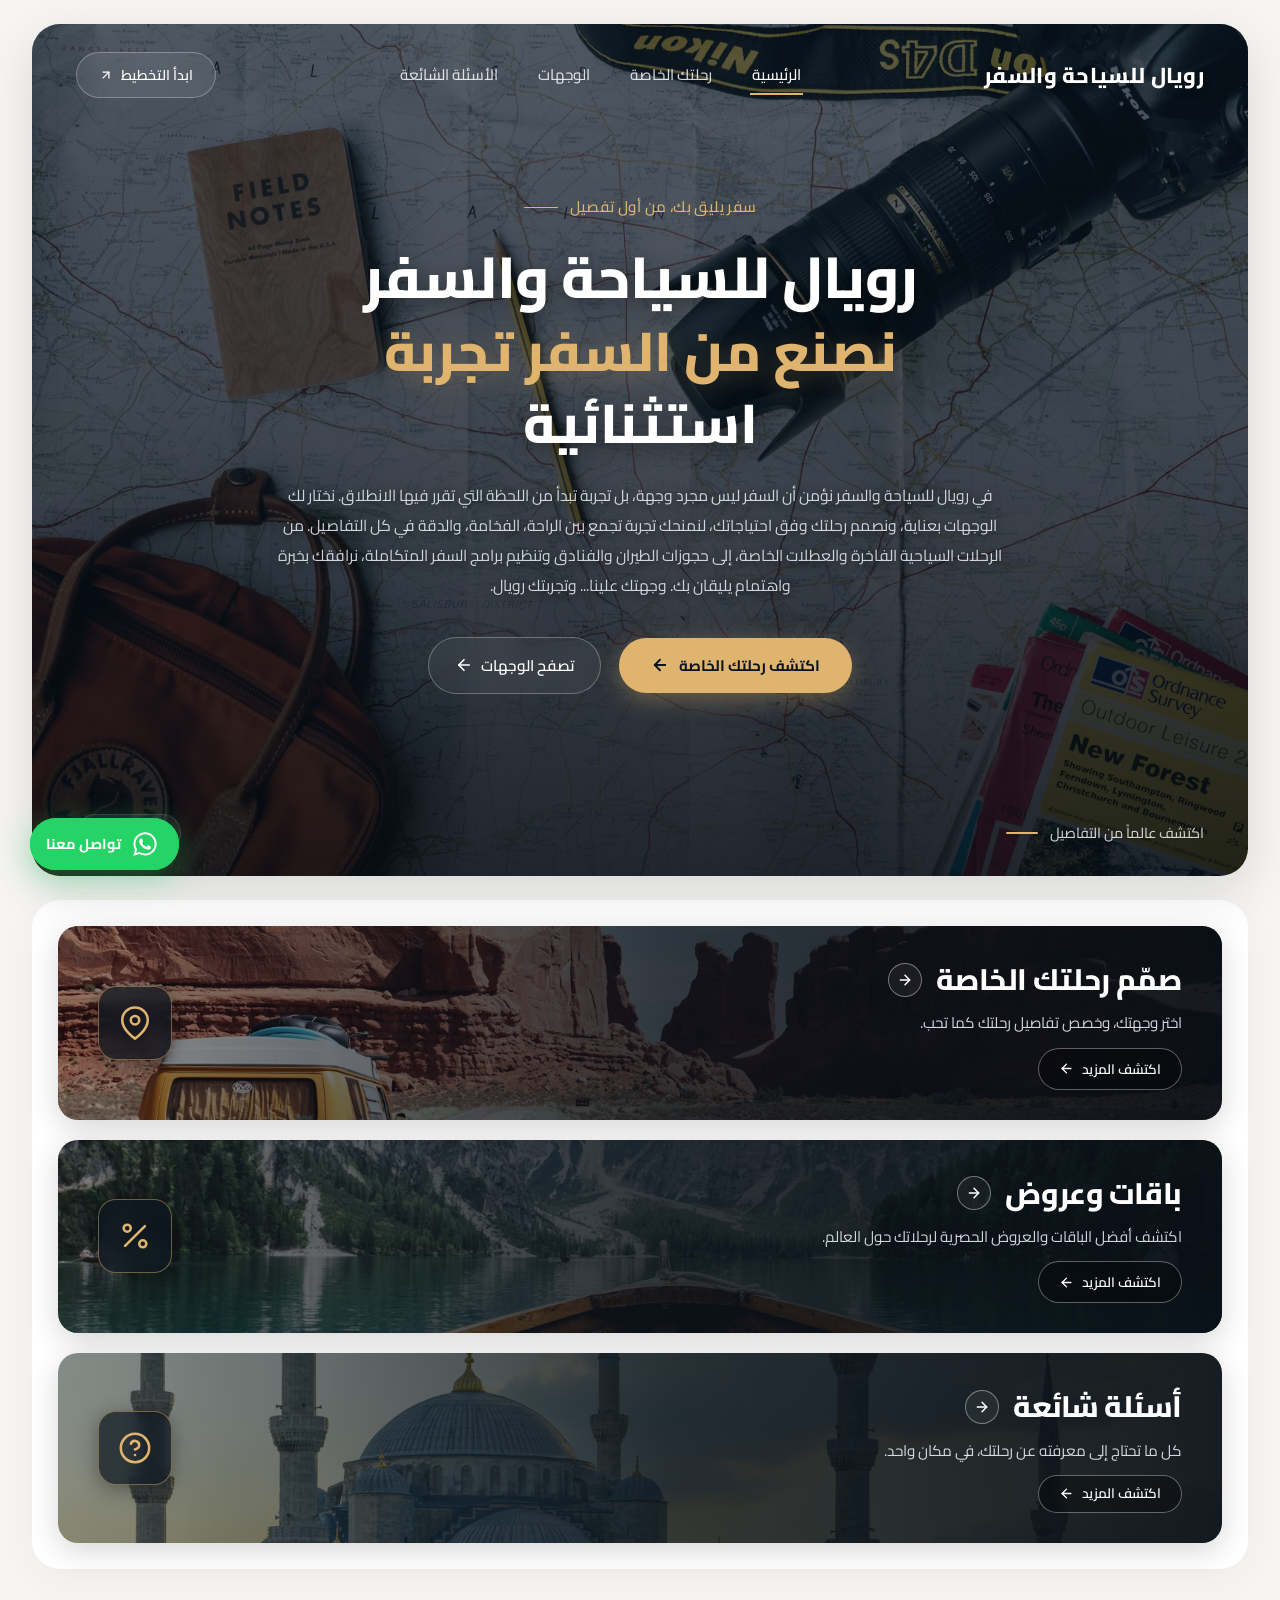
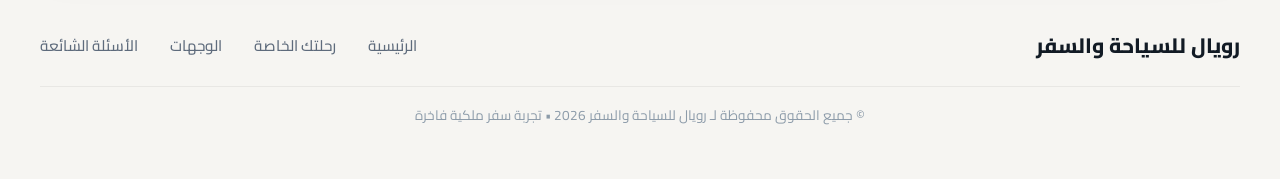
==== index.html @ 20d465ca "Initial commit" ====
<!DOCTYPE html>
<html lang="ar" dir="rtl">
<head>
  <meta charset="UTF-8">
  <meta name="viewport" content="width=device-width, initial-scale=1.0, viewport-fit=cover">
  <title>رويال للسياحة والسفر | رحلات سياحية فاخرة وتجارب استثنائية</title>
  <meta name="description" content="رويال للسياحة والسفر - نصنع من السفر تجربة استثنائية. رحلات سياحية فاخرة، تصميم رحلتك الخاصة، باقات وعروض حصرية تلبي أعلى معايير الفخامة والراحة.">
  <link rel="preconnect" href="https://fonts.googleapis.com">
  <link rel="preconnect" href="https://fonts.gstatic.com" crossorigin>
  <link href="https://fonts.googleapis.com/css2?family=Cairo:wght@300;400;500;600;700;800;900&family=Tajawal:wght@300;400;500;700;800&display=swap" rel="stylesheet">
  <link rel="stylesheet" href="style.css">
</head>
<body>

  <!-- Main Wrapper with Soft Luxury Framing -->
  <div class="page-container">

    <!-- HERO SECTION CONTAINER -->
    <header class="hero-section" id="home">
      <!-- Background Slides -->
      <div class="hero-background-wrapper">
        <div class="hero-slide active" data-slide="1">
          <div class="slide-overlay"></div>
          <div class="slide-image slide-1"></div>
        </div>
        <div class="hero-slide" data-slide="2">
          <div class="slide-overlay"></div>
          <div class="slide-image slide-2"></div>
        </div>
        <div class="hero-slide" data-slide="3">
          <div class="slide-overlay"></div>
          <div class="slide-image slide-3"></div>
        </div>
      </div>

      <!-- Hero Header / Navbar -->
      <nav class="navbar" aria-label="القائمة الرئيسية">
        <div class="nav-right">
          <a href="#home" class="logo-link">
            <span class="logo-text">رويال للسياحة والسفر</span>
          </a>
        </div>

        <ul class="nav-menu" id="navMenu">
          <li class="nav-item"><a href="#home" class="nav-link active">الرئيسية</a></li>
          <li class="nav-item"><a href="#custom-trip" class="nav-link" id="navTripLink">رحلتك الخاصة</a></li>
          <li class="nav-item"><a href="#destinations" class="nav-link" id="navDestLink">الوجهات</a></li>
          <li class="nav-item"><a href="faq.html" class="nav-link" id="navFaqLink">الأسئلة الشائعة</a></li>
          <li class="nav-item nav-item-cta">
            <button type="button" class="btn-planning btn-planning-menu" id="openPlannerBtnMobile" aria-label="ابدأ التخطيط لرحلتك">
              <span>ابدأ التخطيط</span>
              <svg class="planning-arrow" width="14" height="14" viewBox="0 0 24 24" fill="none" stroke="currentColor" stroke-width="2.2" stroke-linecap="round" stroke-linejoin="round">
                <line x1="7" y1="17" x2="17" y2="7"></line>
                <polyline points="7 7 17 7 17 17"></polyline>
              </svg>
            </button>
          </li>
        </ul>

        <div class="nav-left">
          <button type="button" class="btn-planning" id="openPlannerBtn" aria-label="ابدأ التخطيط لرحلتك">
            <span>ابدأ التخطيط</span>
            <svg class="planning-arrow" width="14" height="14" viewBox="0 0 24 24" fill="none" stroke="currentColor" stroke-width="2.2" stroke-linecap="round" stroke-linejoin="round">
              <line x1="7" y1="17" x2="17" y2="7"></line>
              <polyline points="7 7 17 7 17 17"></polyline>
            </svg>
          </button>
          <!-- Mobile Hamburger Button -->
          <button type="button" class="mobile-toggle" id="mobileToggle" aria-label="فتح القائمة">
            <span class="bar"></span>
            <span class="bar"></span>
            <span class="bar"></span>
          </button>
        </div>
      </nav>

      <!-- Hero Main Content -->
      <div class="hero-content-wrapper">
        <div class="hero-tagline-wrap">
          <span class="tagline-text">سفر يليق بك، من أول تفصيل</span>
          <span class="tagline-line"></span>
        </div>

        <div class="hero-headings" id="heroTitles">
          <h1 class="hero-main-title">
            <span class="title-white title-brand">رويال للسياحة والسفر</span>
            <span class="title-gold title-accent">نصنع من السفر تجربة</span>
            <span class="title-white title-sub">استثنائية</span>
          </h1>
        </div>

        <p class="hero-description" id="heroDesc">
          في رويال للسياحة والسفر نؤمن أن السفر ليس مجرد وجهة، بل تجربة تبدأ من اللحظة التي تقرر فيها الانطلاق. نختار لك الوجهات بعناية، ونصمم رحلتك وفق احتياجاتك، لنمنحك تجربة تجمع بين الراحة، الفخامة، والدقة في كل التفاصيل. من الرحلات السياحية الفاخرة والعطلات الخاصة، إلى حجوزات الطيران والفنادق وتنظيم برامج السفر المتكاملة، نرافقك بخبرة واهتمام يليقان بك. وجهتك علينا... وتجربتك رويال.
        </p>

        <div class="hero-actions">
          <button type="button" class="btn-hero-primary" id="heroPrimaryBtn">
            <span>اكتشف رحلتك الخاصة</span>
            <svg width="18" height="18" viewBox="0 0 24 24" fill="none" stroke="currentColor" stroke-width="2.4" stroke-linecap="round" stroke-linejoin="round">
              <line x1="19" y1="12" x2="5" y2="12"></line>
              <polyline points="12 19 5 12 12 5"></polyline>
            </svg>
          </button>

          <button type="button" class="btn-hero-outline" id="heroSecondaryBtn">
            <span>تصفح الوجهات</span>
            <svg width="18" height="18" viewBox="0 0 24 24" fill="none" stroke="currentColor" stroke-width="2.2" stroke-linecap="round" stroke-linejoin="round">
              <line x1="19" y1="12" x2="5" y2="12"></line>
              <polyline points="12 19 5 12 12 5"></polyline>
            </svg>
          </button>
        </div>
      </div>

      <!-- Hero Footer Controls (RTL: Tag on Right, Counter on Left) -->
      <div class="hero-bottom-bar">
        <div class="hero-bottom-tag">
          <span class="bottom-tag-text">اكتشف عالماً من التفاصيل</span>
          <span class="bottom-tag-line"></span>
        </div>

        <div class="slider-counter" id="sliderCounter" role="button" tabindex="0" title="اضغط للانتقال إلى الشريحة التالية">
          <span class="counter-current" id="counterCurrent">01</span>
          <span class="counter-separator">—</span>
          <span class="counter-total">03</span>
        </div>
      </div>
    </header>

    <!-- SECTION 2: THE 3 BANNER CARDS CONTAINER -->
    <main class="cards-section-container" id="destinations">
      <div class="cards-grid">

        <!-- Banner Card 1: صمم رحلتك الخاصة -->
        <article class="banner-card banner-canyon" id="custom-trip" tabindex="0">
          <div class="card-bg-overlay"></div>
          <div class="card-bg-image canyon-img"></div>
          
          <div class="card-content">
            <!-- Right side: Text & Buttons -->
            <div class="card-info">
              <div class="card-title-row">
                <h2 class="card-title">صمّم رحلتك الخاصة</h2>
                <div class="circle-arrow-btn" aria-hidden="true">
                  <svg width="16" height="16" viewBox="0 0 24 24" fill="none" stroke="currentColor" stroke-width="2.2" stroke-linecap="round" stroke-linejoin="round">
                    <line x1="5" y1="12" x2="19" y2="12"></line>
                    <polyline points="12 5 19 12 12 19"></polyline>
                  </svg>
                </div>
              </div>

              <p class="card-desc">اختر وجهتك، وخصص تفاصيل رحلتك كما تحب.</p>

              <button type="button" class="card-action-btn" id="openTripModalBtn">
                <span>اكتشف المزيد</span>
                <svg width="15" height="15" viewBox="0 0 24 24" fill="none" stroke="currentColor" stroke-width="2.2" stroke-linecap="round" stroke-linejoin="round">
                  <line x1="19" y1="12" x2="5" y2="12"></line>
                  <polyline points="12 19 5 12 12 5"></polyline>
                </svg>
              </button>
            </div>

            <!-- Left side: Gold framed icon -->
            <div class="card-icon-box">
              <svg class="gold-icon" width="34" height="34" viewBox="0 0 24 24" fill="none" stroke="#dfb46e" stroke-width="1.8" stroke-linecap="round" stroke-linejoin="round">
                <path d="M21 10c0 7-9 13-9 13s-9-6-9-13a9 9 0 0 1 18 0z"></path>
                <circle cx="12" cy="10" r="3"></circle>
              </svg>
            </div>
          </div>
        </article>

        <!-- Banner Card 2: باقات وعروض -->
        <article class="banner-card banner-ocean" id="cardPackages" tabindex="0">
          <div class="card-bg-overlay"></div>
          <div class="card-bg-image ocean-img"></div>
          
          <div class="card-content">
            <!-- Right side: Text & Buttons -->
            <div class="card-info">
              <div class="card-title-row">
                <h2 class="card-title">باقات وعروض</h2>
                <div class="circle-arrow-btn" aria-hidden="true">
                  <svg width="16" height="16" viewBox="0 0 24 24" fill="none" stroke="currentColor" stroke-width="2.2" stroke-linecap="round" stroke-linejoin="round">
                    <line x1="5" y1="12" x2="19" y2="12"></line>
                    <polyline points="12 5 19 12 12 19"></polyline>
                  </svg>
                </div>
              </div>

              <p class="card-desc">اكتشف أفضل الباقات والعروض الحصرية لرحلاتك حول العالم.</p>

              <button type="button" class="card-action-btn" id="openOffersModalBtn">
                <span>اكتشف المزيد</span>
                <svg width="15" height="15" viewBox="0 0 24 24" fill="none" stroke="currentColor" stroke-width="2.2" stroke-linecap="round" stroke-linejoin="round">
                  <line x1="19" y1="12" x2="5" y2="12"></line>
                  <polyline points="12 19 5 12 12 5"></polyline>
                </svg>
              </button>
            </div>

            <!-- Left side: Gold framed icon -->
            <div class="card-icon-box">
              <svg class="gold-icon" width="34" height="34" viewBox="0 0 24 24" fill="none" stroke="#dfb46e" stroke-width="1.8" stroke-linecap="round" stroke-linejoin="round">
                <line x1="19" y1="5" x2="5" y2="19"></line>
                <circle cx="6.5" cy="6.5" r="2.5"></circle>
                <circle cx="17.5" cy="17.5" r="2.5"></circle>
              </svg>
            </div>
          </div>
        </article>

        <!-- Banner Card 3: أسئلة شائعة -->
        <article class="banner-card banner-mosque" id="cardFaq" tabindex="0">
          <div class="card-bg-overlay"></div>
          <div class="card-bg-image mosque-img"></div>
          
          <div class="card-content">
            <!-- Right side: Text & Buttons -->
            <div class="card-info">
              <div class="card-title-row">
                <h2 class="card-title">أسئلة شائعة</h2>
                <div class="circle-arrow-btn" aria-hidden="true">
                  <svg width="16" height="16" viewBox="0 0 24 24" fill="none" stroke="currentColor" stroke-width="2.2" stroke-linecap="round" stroke-linejoin="round">
                    <line x1="5" y1="12" x2="19" y2="12"></line>
                    <polyline points="12 5 19 12 12 19"></polyline>
                  </svg>
                </div>
              </div>

              <p class="card-desc">كل ما تحتاج إلى معرفته عن رحلتك، في مكان واحد.</p>

              <a href="faq.html" class="card-action-btn" id="openFaqModalBtn">
                <span>اكتشف المزيد</span>
                <svg width="15" height="15" viewBox="0 0 24 24" fill="none" stroke="currentColor" stroke-width="2.2" stroke-linecap="round" stroke-linejoin="round">
                  <line x1="19" y1="12" x2="5" y2="12"></line>
                  <polyline points="12 19 5 12 12 5"></polyline>
                </svg>
              </a>
            </div>

            <!-- Left side: Gold framed icon -->
            <div class="card-icon-box">
              <svg class="gold-icon" width="34" height="34" viewBox="0 0 24 24" fill="none" stroke="#dfb46e" stroke-width="1.8" stroke-linecap="round" stroke-linejoin="round">
                <circle cx="12" cy="12" r="10"></circle>
                <path d="M9.09 9a3 3 0 0 1 5.83 1c0 2-3 3-3 3"></path>
                <line x1="12" y1="17" x2="12.01" y2="17"></line>
              </svg>
            </div>
          </div>
        </article>

      </div>
    </main>

    <!-- FOOTER SECTION -->
    <footer class="site-footer">
      <div class="footer-inner">
        <div class="footer-right">
          <span class="footer-logo">رويال للسياحة والسفر</span>
        </div>
        <div class="footer-left">
          <ul class="footer-links">
            <li><a href="#home">الرئيسية</a></li>
            <li><a href="#custom-trip" class="footer-link-trip">رحلتك الخاصة</a></li>
            <li><a href="#destinations" class="footer-link-dest">الوجهات</a></li>
            <li><a href="faq.html" class="footer-link-faq">الأسئلة الشائعة</a></li>
          </ul>
        </div>
      </div>
      <div class="footer-copyright">
        <p>© جميع الحقوق محفوظة لـ رويال للسياحة والسفر 2026 • تجربة سفر ملكية فاخرة</p>
      </div>
    </footer>

  </div> <!-- End page-container -->



  <!-- FLOATING CONCIERGE WHATSAPP BUTTON -->
  <a href="https://wa.me/?text=%D9%85%D8%B1%D8%AD%D8%A8%D8%A7%D9%8B%D8%8C%20%D8%A3%D8%B1%D8%BA%D8%A8%20%D9%81%D9%8A%20%D8%A7%D9%84%D8%A7%D8%B3%D8%AA%D9%81%D8%B3%D8%A7%D8%B1%20%D8%B9%D9%86%20%D8%AE%D8%AF%D9%85%D8%A7%D8%AA%20%D8%B1%D9%88%D9%8A%D8%A7%D9%84%20%D9%84%D9%84%D8%B3%D9%8A%D8%A7%D8%AD%D8%A9%20%D9%88%D8%A7%D9%84%D8%B3%D9%81%D8%B1" 
     class="floating-whatsapp" 
     target="_blank" 
     rel="noopener noreferrer" 
     aria-label="تواصل مع مستشار السفر الملكي عبر واتساب">
    <div class="whatsapp-pulse"></div>
    <svg class="whatsapp-icon" width="28" height="28" viewBox="0 0 24 24" fill="currentColor">
      <path d="M12.04 2c-5.46 0-9.91 4.45-9.91 9.91 0 1.75.46 3.45 1.32 4.95L2.05 22l5.25-1.38c1.45.79 3.08 1.21 4.74 1.21 5.46 0 9.91-4.45 9.91-9.91 0-2.65-1.03-5.14-2.9-7.01A9.816 9.816 0 0 0 12.04 2zm0 18.15c-1.48 0-2.93-.4-4.2-1.15l-.3-.18-3.12.82.83-3.04-.2-.31a8.17 8.17 0 0 1-1.25-4.38c0-4.54 3.7-8.24 8.24-8.24 2.2 0 4.27.86 5.82 2.42a8.18 8.18 0 0 1 2.41 5.83c.01 4.54-3.69 8.23-8.23 8.23zm4.52-6.17c-.25-.12-1.47-.72-1.7-.81-.23-.08-.39-.12-.56.12-.17.25-.64.81-.79.97-.14.17-.29.19-.54.06-.25-.12-1.05-.39-2-1.23-.74-.66-1.24-1.47-1.39-1.72-.14-.25-.02-.38.11-.5.11-.11.25-.29.37-.43.12-.14.17-.25.25-.41.08-.17.04-.31-.02-.43s-.56-1.34-.76-1.84c-.2-.48-.41-.42-.56-.43h-.48c-.17 0-.44.06-.67.31-.23.25-.88.86-.88 2.1 0 1.24.9 2.44 1.03 2.61.12.17 1.78 2.71 4.3 3.8.6.26 1.07.41 1.44.53.61.19 1.16.17 1.6.1.49-.07 1.47-.6 1.68-1.18.21-.58.21-1.07.15-1.18-.07-.12-.23-.19-.48-.31z"/>
    </svg>
    <span class="whatsapp-label">تواصل معنا</span>
  </a>



  <script src="script.js"></script>
</body>
</html>
---- style.css ----
/* ==========================================================================
   ROYAL TRAVEL & TOURISM (رويال للسياحة والسفر)
   Ultra-Luxury Travel Agency Landing Page
   Exact Pixel-Perfect Match with Video & Screenshots
   ========================================================================== */

/* --- CSS Variables & Design Tokens --- */
:root {
  --font-primary: 'Cairo', -apple-system, BlinkMacSystemFont, "Segoe UI", Roboto, sans-serif;
  --font-secondary: 'Tajawal', sans-serif;

  /* Color Palette */
  --bg-canvas: #f6f5f2;
  --bg-card-white: #ffffff;
  --hero-navy-dark: #08111c;
  --hero-navy-mid: #0d1b2a;
  
  --gold-primary: #dfb46e;
  --gold-light: #f5d79e;
  --gold-dark: #c5974c;
  --gold-border: rgba(223, 180, 110, 0.45);
  --gold-glow: rgba(223, 180, 110, 0.35);

  --text-white: #ffffff;
  --text-muted: rgba(235, 242, 252, 0.85);
  --text-dim: rgba(255, 255, 255, 0.65);
  --text-dark: #121b25;
  --text-dark-muted: #5e6b7c;

  /* Radii */
  --radius-hero: 28px;
  --radius-container: 28px;
  --radius-card: 20px;
  --radius-pill: 9999px;

  /* Shadows */
  --shadow-container: 0 10px 40px rgba(0, 0, 0, 0.04);
  --shadow-card: 0 8px 30px rgba(0, 0, 0, 0.16);
  --shadow-card-hover: 0 14px 40px rgba(0, 0, 0, 0.28);
  --shadow-gold: 0 6px 24px rgba(223, 180, 110, 0.35);

  /* Transitions */
  --transition-fast: 0.2s cubic-bezier(0.4, 0, 0.2, 1);
  --transition-smooth: 0.35s cubic-bezier(0.16, 1, 0.3, 1);
  --transition-slow: 0.7s cubic-bezier(0.16, 1, 0.3, 1);
}

/* --- Base Reset & Typography --- */
*, *::before, *::after {
  box-sizing: border-box;
  margin: 0;
  padding: 0;
}

html {
  scroll-behavior: smooth;
  font-size: 16px;
  overflow-x: hidden;
  -webkit-font-smoothing: antialiased;
  -moz-osx-font-smoothing: grayscale;
  -webkit-text-size-adjust: 100%;
}

body {
  font-family: var(--font-primary);
  background-color: var(--bg-canvas);
  color: var(--text-dark);
  line-height: 1.6;
  direction: rtl;
  text-align: right;
  overflow-x: hidden;
  -webkit-tap-highlight-color: transparent;
}

a {
  text-decoration: none;
  color: inherit;
  transition: var(--transition-fast);
  -webkit-tap-highlight-color: transparent;
}

button {
  cursor: pointer;
  font-family: inherit;
  border: none;
  background: none;
  outline: none;
  transition: var(--transition-smooth);
  -webkit-appearance: none;
  appearance: none;
  -webkit-tap-highlight-color: transparent;
}

/* --- Outer Page Container --- */
.page-container {
  width: 100%;
  max-width: 1380px;
  margin: 0 auto;
  padding: 24px 32px 40px;
}

@media (max-width: 768px) {
  .page-container {
    padding: 12px 14px 30px;
  }
}

/* ==========================================================================
   HERO SECTION
   ========================================================================== */
.hero-section {
  position: relative;
  min-height: calc(100vh - 48px);
  min-height: calc(100dvh - 48px);
  border-radius: var(--radius-hero);
  overflow: hidden;
  display: flex;
  flex-direction: column;
  justify-content: space-between;
  box-shadow: 0 16px 50px rgba(10, 20, 30, 0.12);
  color: var(--text-white);
  padding: 28px 44px 24px;
}

@media (max-width: 900px) {
  .hero-section {
    padding: 20px 18px 20px;
    min-height: 82vh;
    min-height: 82dvh;
    border-radius: 20px;
  }
}

/* Background Slider */
.hero-background-wrapper {
  position: absolute;
  inset: 0;
  z-index: 0;
}

.hero-slide {
  position: absolute;
  inset: 0;
  opacity: 0;
  transition: opacity 1.2s cubic-bezier(0.4, 0, 0.2, 1);
  pointer-events: none;
}

.hero-slide.active {
  opacity: 1;
  pointer-events: auto;
}

.slide-overlay {
  position: absolute;
  inset: 0;
  background: linear-gradient(
    180deg,
    rgba(10, 20, 30, 0.65) 0%,
    rgba(8, 16, 25, 0.72) 45%,
    rgba(6, 12, 19, 0.88) 100%
  );
  z-index: 1;
}

.slide-image {
  width: 100%;
  height: 100%;
  background-size: cover;
  background-position: center 35%;
  transform: scale(1.04);
  transition: transform 8s ease-out;
}

.hero-slide.active .slide-image {
  transform: scale(1);
}

/* Local High-Definition Visuals from assets/index/ */
.slide-1 {
  background-image: url('assets/index/slide-1.avif');
}

.slide-2 {
  background-image: url('assets/index/slide-2.avif');
}

.slide-3 {
  background-image: url('assets/index/slide-3.avif');
}

/* --- Hero Navbar --- */
.navbar {
  position: relative;
  z-index: 60;
  display: flex;
  align-items: center;
  justify-content: space-between;
  width: 100%;
}

.nav-right .logo-text {
  font-size: 1.35rem;
  font-weight: 800;
  color: var(--text-white);
  letter-spacing: 0.3px;
  display: inline-block;
  text-shadow: 0 2px 10px rgba(0,0,0,0.3);
}

.nav-menu {
  display: flex;
  align-items: center;
  gap: 36px;
  list-style: none;
}

.nav-link {
  font-size: 0.95rem;
  font-weight: 500;
  color: rgba(255, 255, 255, 0.82);
  position: relative;
  padding: 6px 2px;
}

.nav-link:hover,
.nav-link.active {
  color: var(--text-white);
}

.nav-link::after {
  content: '';
  position: absolute;
  bottom: 0;
  right: 0;
  width: 0%;
  height: 2px;
  background-color: var(--gold-primary);
  transition: width var(--transition-smooth);
}

.nav-link:hover::after,
.nav-link.active::after {
  width: 100%;
}

.nav-left {
  display: flex;
  align-items: center;
  gap: 12px;
}

/* "ابدأ التخطيط ↗" Button */
.btn-planning {
  display: inline-flex;
  align-items: center;
  gap: 8px;
  padding: 9px 22px;
  border-radius: var(--radius-pill);
  border: 1px solid rgba(255, 255, 255, 0.28);
  background: rgba(255, 255, 255, 0.08);
  backdrop-filter: blur(10px);
  -webkit-backdrop-filter: blur(10px);
  color: var(--text-white);
  font-size: 0.88rem;
  font-weight: 600;
}

.btn-planning:hover {
  background: rgba(255, 255, 255, 0.18);
  border-color: rgba(255, 255, 255, 0.5);
  transform: translateY(-2px);
  box-shadow: 0 4px 16px rgba(0,0,0,0.25);
}

.btn-planning .planning-arrow {
  transition: transform var(--transition-fast);
}

.btn-planning:hover .planning-arrow {
  transform: translate(-3px, -3px);
}

/* Desktop: hide mobile CTA in nav-menu */
.nav-item-cta {
  display: none;
}

/* Mobile Toggle Hamburger (Apple HIG compliant min 44x44px touch target) */
.mobile-toggle {
  display: none;
  flex-direction: column;
  justify-content: center;
  align-items: center;
  gap: 5px;
  width: 44px;
  height: 44px;
  min-width: 44px;
  min-height: 44px;
  padding: 10px;
  border-radius: 10px;
  background: rgba(255,255,255,0.12);
  border: 1px solid rgba(255,255,255,0.18);
  -webkit-tap-highlight-color: transparent;
}

.mobile-toggle .bar {
  width: 100%;
  height: 2px;
  background: #fff;
  border-radius: 2px;
  transition: var(--transition-smooth);
}

@media (max-width: 900px) {
  /* On Mobile: Hide planning button from top header, keep only hamburger */
  .nav-left .btn-planning {
    display: none;
  }

  .nav-menu {
    display: none;
    position: absolute;
    top: calc(100% + 14px);
    right: 0;
    left: 0;
    flex-direction: column;
    background: #09131f;
    border: 1px solid rgba(223, 180, 110, 0.35);
    box-shadow: 0 20px 50px rgba(0, 0, 0, 0.85);
    border-radius: 20px;
    padding: 26px 20px;
    gap: 16px;
    z-index: 100;
  }

  .nav-menu.open {
    display: flex;
    animation: menuSlideDown 0.3s cubic-bezier(0.16, 1, 0.3, 1);
  }

  .nav-menu .nav-link {
    font-size: 1.1rem;
    font-weight: 600;
    text-align: center;
    padding: 10px 16px;
    width: 100%;
    border-radius: 10px;
    transition: background var(--transition-fast), color var(--transition-fast);
  }

  .nav-menu .nav-link:hover,
  .nav-menu .nav-link.active {
    background: rgba(223, 180, 110, 0.12);
    color: var(--gold-light);
  }

  .nav-menu .nav-link::after {
    display: none;
  }

  /* Show CTA button inside the mobile menu */
  .nav-item-cta {
    display: block;
    width: 100%;
    margin-top: 6px;
    padding-top: 14px;
    border-top: 1px solid rgba(255, 255, 255, 0.1);
  }

  .btn-planning-menu {
    display: inline-flex;
    width: 100%;
    justify-content: center;
    align-items: center;
    gap: 8px;
    padding: 13px 24px;
    border-radius: var(--radius-pill);
    background: var(--gold-primary);
    color: #09131f;
    font-size: 1rem;
    font-weight: 700;
    border: 1px solid var(--gold-primary);
    box-shadow: var(--shadow-gold);
    transition: transform var(--transition-fast), background var(--transition-fast);
  }

  .btn-planning-menu:hover {
    background: var(--gold-light);
    transform: translateY(-2px);
  }

  .btn-planning-menu .planning-arrow {
    stroke: #09131f;
  }

  .mobile-toggle {
    display: flex;
  }
}

@keyframes menuSlideDown {
  from {
    opacity: 0;
    transform: translateY(-8px);
  }
  to {
    opacity: 1;
    transform: translateY(0);
  }
}

/* --- Hero Center Content --- */
.hero-content-wrapper {
  position: relative;
  z-index: 2;
  text-align: center;
  max-width: 840px;
  margin: 14px auto 20px;
  padding: 6px 0;
}

/* Tagline with Gold Line */
.hero-tagline-wrap {
  display: inline-flex;
  align-items: center;
  justify-content: center;
  gap: 12px;
  margin-bottom: 22px;
}

.tagline-text {
  font-size: 0.95rem;
  font-weight: 500;
  color: var(--gold-primary);
  letter-spacing: 0.4px;
}

.tagline-line {
  display: inline-block;
  width: 34px;
  height: 1.5px;
  background: var(--gold-primary);
  border-radius: 2px;
}

/* Headings */
.hero-headings {
  margin-bottom: 24px;
}

.hero-main-title {
  display: flex;
  flex-direction: column;
  align-items: center;
  gap: 4px;
  line-height: 1.25;
}

.title-brand {
  font-size: 3.6rem;
  font-weight: 800;
  color: var(--text-white);
  letter-spacing: -0.5px;
  text-shadow: 0 4px 20px rgba(0, 0, 0, 0.4);
}

.title-accent {
  font-size: 3.4rem;
  font-weight: 800;
  color: var(--gold-primary);
  text-shadow: 0 4px 25px rgba(223, 180, 110, 0.25);
}

.title-sub {
  font-size: 3.4rem;
  font-weight: 800;
  color: var(--text-white);
  text-shadow: 0 4px 20px rgba(0, 0, 0, 0.4);
}

@media (max-width: 768px) {
  .title-brand {
    font-size: 2.2rem;
  }
  .title-accent,
  .title-sub {
    font-size: 2.1rem;
  }
}

/* Description */
.hero-description {
  font-size: 0.98rem;
  line-height: 1.9;
  color: var(--text-muted);
  max-width: 760px;
  margin: 0 auto 36px;
  font-weight: 400;
  text-shadow: 0 2px 8px rgba(0,0,0,0.5);
}

@media (max-width: 768px) {
  .hero-description {
    font-size: 0.88rem;
    line-height: 1.8;
  }
}

/* Actions Buttons */
.hero-actions {
  display: flex;
  align-items: center;
  justify-content: center;
  gap: 18px;
  flex-wrap: wrap;
}

.btn-hero-primary {
  display: inline-flex;
  align-items: center;
  gap: 10px;
  background: var(--gold-primary);
  color: #0b141e;
  font-size: 0.95rem;
  font-weight: 700;
  padding: 13px 32px;
  border-radius: var(--radius-pill);
  box-shadow: var(--shadow-gold);
}

.btn-hero-primary:hover {
  background: var(--gold-light);
  transform: translateY(-2px);
  box-shadow: 0 8px 30px rgba(223, 180, 110, 0.45);
}

.btn-hero-primary svg {
  transition: transform var(--transition-fast);
}

.btn-hero-primary:hover svg {
  transform: translateX(-4px);
}

.btn-hero-outline {
  display: inline-flex;
  align-items: center;
  gap: 8px;
  color: var(--text-white);
  font-size: 0.95rem;
  font-weight: 600;
  padding: 13px 26px;
  border-radius: var(--radius-pill);
  border: 1px solid rgba(255, 255, 255, 0.28);
  background: rgba(255, 255, 255, 0.05);
  backdrop-filter: blur(8px);
  -webkit-backdrop-filter: blur(8px);
}

.btn-hero-outline:hover {
  background: rgba(255, 255, 255, 0.14);
  border-color: rgba(255, 255, 255, 0.48);
  transform: translateY(-2px);
}

.btn-hero-outline svg {
  transition: transform var(--transition-fast);
}

.btn-hero-outline:hover svg {
  transform: translateX(-4px);
}

/* --- Hero Bottom Bar --- */
.hero-bottom-bar {
  position: relative;
  z-index: 2;
  display: flex;
  align-items: center;
  justify-content: space-between;
  width: 100%;
  padding-top: 18px;
}

.slider-counter {
  display: inline-flex;
  align-items: center;
  gap: 8px;
  font-size: 0.95rem;
  font-weight: 600;
  color: rgba(255, 255, 255, 0.7);
  letter-spacing: 2px;
  cursor: pointer;
  padding: 6px 14px;
  border-radius: var(--radius-pill);
  background: rgba(255, 255, 255, 0.06);
  border: 1px solid rgba(255, 255, 255, 0.12);
  transition: var(--transition-fast);
}

.slider-counter:hover {
  background: rgba(255, 255, 255, 0.14);
  color: var(--text-white);
}

.counter-current {
  color: var(--gold-primary);
  font-weight: 700;
}

.counter-separator {
  opacity: 0.5;
}

.hero-bottom-tag {
  display: inline-flex;
  align-items: center;
  gap: 12px;
}

.bottom-tag-line {
  display: inline-block;
  width: 32px;
  height: 1.5px;
  background: var(--gold-primary);
  border-radius: 2px;
}

.bottom-tag-text {
  font-size: 0.9rem;
  color: rgba(255, 255, 255, 0.78);
  font-weight: 500;
}

@media (max-width: 600px) {
  .hero-bottom-bar {
    flex-direction: column-reverse;
    gap: 14px;
    align-items: center;
  }
}

/* ==========================================================================
   SECTION 2: THE 3 BANNER CARDS CONTAINER
   ========================================================================== */
.cards-section-container {
  background: var(--bg-card-white);
  border-radius: var(--radius-container);
  padding: 26px;
  margin-top: 24px;
  box-shadow: var(--shadow-container);
}

@media (max-width: 768px) {
  .cards-section-container {
    padding: 14px;
    border-radius: 20px;
    margin-top: 16px;
  }
}

.cards-grid {
  display: flex;
  flex-direction: column;
  gap: 20px;
}

/* Individual Banner Card */
.banner-card {
  position: relative;
  min-height: 172px;
  border-radius: var(--radius-card);
  overflow: hidden;
  box-shadow: var(--shadow-card);
  transition: transform var(--transition-smooth), box-shadow var(--transition-smooth);
  cursor: pointer;
}

.banner-card:hover,
.banner-card:focus-visible {
  transform: translateY(-3px);
  box-shadow: var(--shadow-card-hover);
}

.card-bg-overlay {
  position: absolute;
  inset: 0;
  background: linear-gradient(
    to left,
    rgba(8, 15, 22, 0.94) 0%,
    rgba(8, 15, 22, 0.82) 48%,
    rgba(8, 15, 22, 0.42) 100%
  );
  z-index: 1;
  transition: background var(--transition-smooth);
}

.banner-card:hover .card-bg-overlay {
  background: linear-gradient(
    to left,
    rgba(8, 15, 22, 0.90) 0%,
    rgba(8, 15, 22, 0.74) 48%,
    rgba(8, 15, 22, 0.30) 100%
  );
}

.card-bg-image {
  position: absolute;
  inset: 0;
  width: 100%;
  height: 100%;
  background-size: cover;
  background-position: center center;
  transform: scale(1.02);
  transition: transform var(--transition-slow);
  z-index: 0;
}

.banner-card:hover .card-bg-image {
  transform: scale(1.05);
}

/* Local Banner Images from assets/index/ */
.canyon-img {
  background-image: url('assets/index/canyon-img.avif');
}

.ocean-img {
  background-image: url('assets/index/ocean-img.avif');
}

.mosque-img {
  background-image: url('assets/index/mosque-img.avif');
}

/* Card Content Layout (RTL: Info on Right, Icon on Left) */
.card-content {
  position: relative;
  z-index: 2;
  display: flex;
  align-items: center;
  justify-content: space-between;
  padding: 30px 40px;
  height: 100%;
}

@media (max-width: 600px) {
  .card-content {
    padding: 22px 18px;
    align-items: center;
  }
}

.card-info {
  display: flex;
  flex-direction: column;
  gap: 8px;
  max-width: 640px;
}

.card-title-row {
  display: flex;
  align-items: center;
  gap: 14px;
}

.card-title {
  font-size: 1.85rem;
  font-weight: 800;
  color: var(--text-white);
  letter-spacing: -0.3px;
}

@media (max-width: 768px) {
  .card-title {
    font-size: 1.4rem;
  }
}

/* Circle arrow next to card title */
.circle-arrow-btn {
  display: inline-flex;
  align-items: center;
  justify-content: center;
  width: 34px;
  height: 34px;
  min-width: 34px;
  border-radius: 50%;
  border: 1px solid rgba(255, 255, 255, 0.4);
  color: var(--text-white);
  background: rgba(255, 255, 255, 0.05);
  transition: all var(--transition-fast);
}

.banner-card:hover .circle-arrow-btn {
  background: var(--gold-primary);
  border-color: var(--gold-primary);
  color: #0b141e;
  transform: translateX(-3px);
}

.card-desc {
  font-size: 0.95rem;
  color: rgba(235, 240, 248, 0.88);
  font-weight: 400;
  margin-bottom: 4px;
}

@media (max-width: 600px) {
  .card-desc {
    font-size: 0.85rem;
  }
}

/* Card Action Button: "اكتشف المزيد ←" */
.card-action-btn {
  display: inline-flex;
  align-items: center;
  gap: 8px;
  padding: 7px 20px;
  border-radius: var(--radius-pill);
  border: 1px solid rgba(255, 255, 255, 0.35);
  background: rgba(0, 0, 0, 0.3);
  color: var(--text-white);
  font-size: 0.85rem;
  font-weight: 600;
  width: fit-content;
  backdrop-filter: blur(6px);
  -webkit-backdrop-filter: blur(6px);
}

.card-action-btn:hover {
  background: var(--gold-primary);
  border-color: var(--gold-primary);
  color: #0b141e;
  transform: translateY(-2px);
  box-shadow: 0 4px 14px rgba(223, 180, 110, 0.3);
}

.card-action-btn svg {
  transition: transform var(--transition-fast);
}

.card-action-btn:hover svg {
  transform: translateX(-4px);
}

/* Left Icon Box: Gold Border Framed */
.card-icon-box {
  display: flex;
  align-items: center;
  justify-content: center;
  width: 74px;
  height: 74px;
  min-width: 74px;
  border-radius: 18px;
  background: rgba(12, 22, 32, 0.7);
  border: 1px solid var(--gold-border);
  box-shadow: 0 4px 20px rgba(0, 0, 0, 0.35);
  backdrop-filter: blur(8px);
  -webkit-backdrop-filter: blur(8px);
  transition: all var(--transition-smooth);
}

.banner-card:hover .card-icon-box {
  border-color: var(--gold-light);
  transform: scale(1.05);
  box-shadow: 0 6px 26px var(--gold-glow);
}

.gold-icon {
  stroke: var(--gold-primary);
  transition: stroke var(--transition-fast);
}

.banner-card:hover .gold-icon {
  stroke: var(--gold-light);
}

@media (max-width: 600px) {
  .card-icon-box {
    width: 54px;
    height: 54px;
    min-width: 54px;
    border-radius: 14px;
  }
  .card-icon-box svg {
    width: 24px;
    height: 24px;
  }
}

/* ==========================================================================
   FOOTER SECTION
   ========================================================================== */
.site-footer {
  margin-top: 36px;
  padding: 24px 8px 12px;
}

.footer-inner {
  display: flex;
  align-items: center;
  justify-content: space-between;
  flex-wrap: wrap;
  gap: 20px;
  margin-bottom: 24px;
}

.footer-logo {
  font-size: 1.3rem;
  font-weight: 800;
  color: var(--text-dark);
}

.footer-links {
  display: flex;
  align-items: center;
  gap: 32px;
  list-style: none;
}

.footer-links a {
  font-size: 0.95rem;
  font-weight: 500;
  color: var(--text-dark-muted);
}

.footer-links a:hover {
  color: var(--gold-dark);
}

.footer-copyright {
  text-align: center;
  font-size: 0.85rem;
  color: #8c9ba9;
  border-top: 1px solid rgba(0, 0, 0, 0.06);
  padding-top: 18px;
}

@media (max-width: 650px) {
  .footer-inner {
    flex-direction: column;
    align-items: center;
    gap: 16px;
  }
  .footer-links {
    gap: 18px;
    flex-wrap: wrap;
    justify-content: center;
  }
}


/* Floating WhatsApp Concierge (Apple Safe-Area Aware) */
.floating-whatsapp {
  position: fixed;
  bottom: calc(30px + env(safe-area-inset-bottom, 0px));
  left: calc(30px + env(safe-area-inset-left, 0px));
  z-index: 900;
  display: flex;
  align-items: center;
  gap: 10px;
  background: #25D366;
  color: #ffffff;
  padding: 12px 20px 12px 16px;
  border-radius: 50px;
  box-shadow: 0 8px 30px rgba(37, 211, 102, 0.4);
  transition: transform var(--transition-smooth), box-shadow var(--transition-smooth);
  -webkit-tap-highlight-color: transparent;
}

.floating-whatsapp:hover {
  transform: scale(1.05) translateY(-2px);
  box-shadow: 0 12px 35px rgba(37, 211, 102, 0.55);
}

.whatsapp-label {
  font-size: 0.9rem;
  font-weight: 700;
}

.whatsapp-pulse {
  position: absolute;
  inset: 0;
  border-radius: 50px;
  border: 2px solid #25D366;
  animation: pulse-ring 2s infinite;
  pointer-events: none;
}

@keyframes pulse-ring {
  0% { transform: scale(1); opacity: 0.8; }
  100% { transform: scale(1.3, 1.4); opacity: 0; }
}

@media (max-width: 600px) {
  .floating-whatsapp {
    bottom: calc(20px + env(safe-area-inset-bottom, 0px));
    left: calc(20px + env(safe-area-inset-left, 0px));
    padding: 12px;
  }
  .whatsapp-label {
    display: none;
  }
}
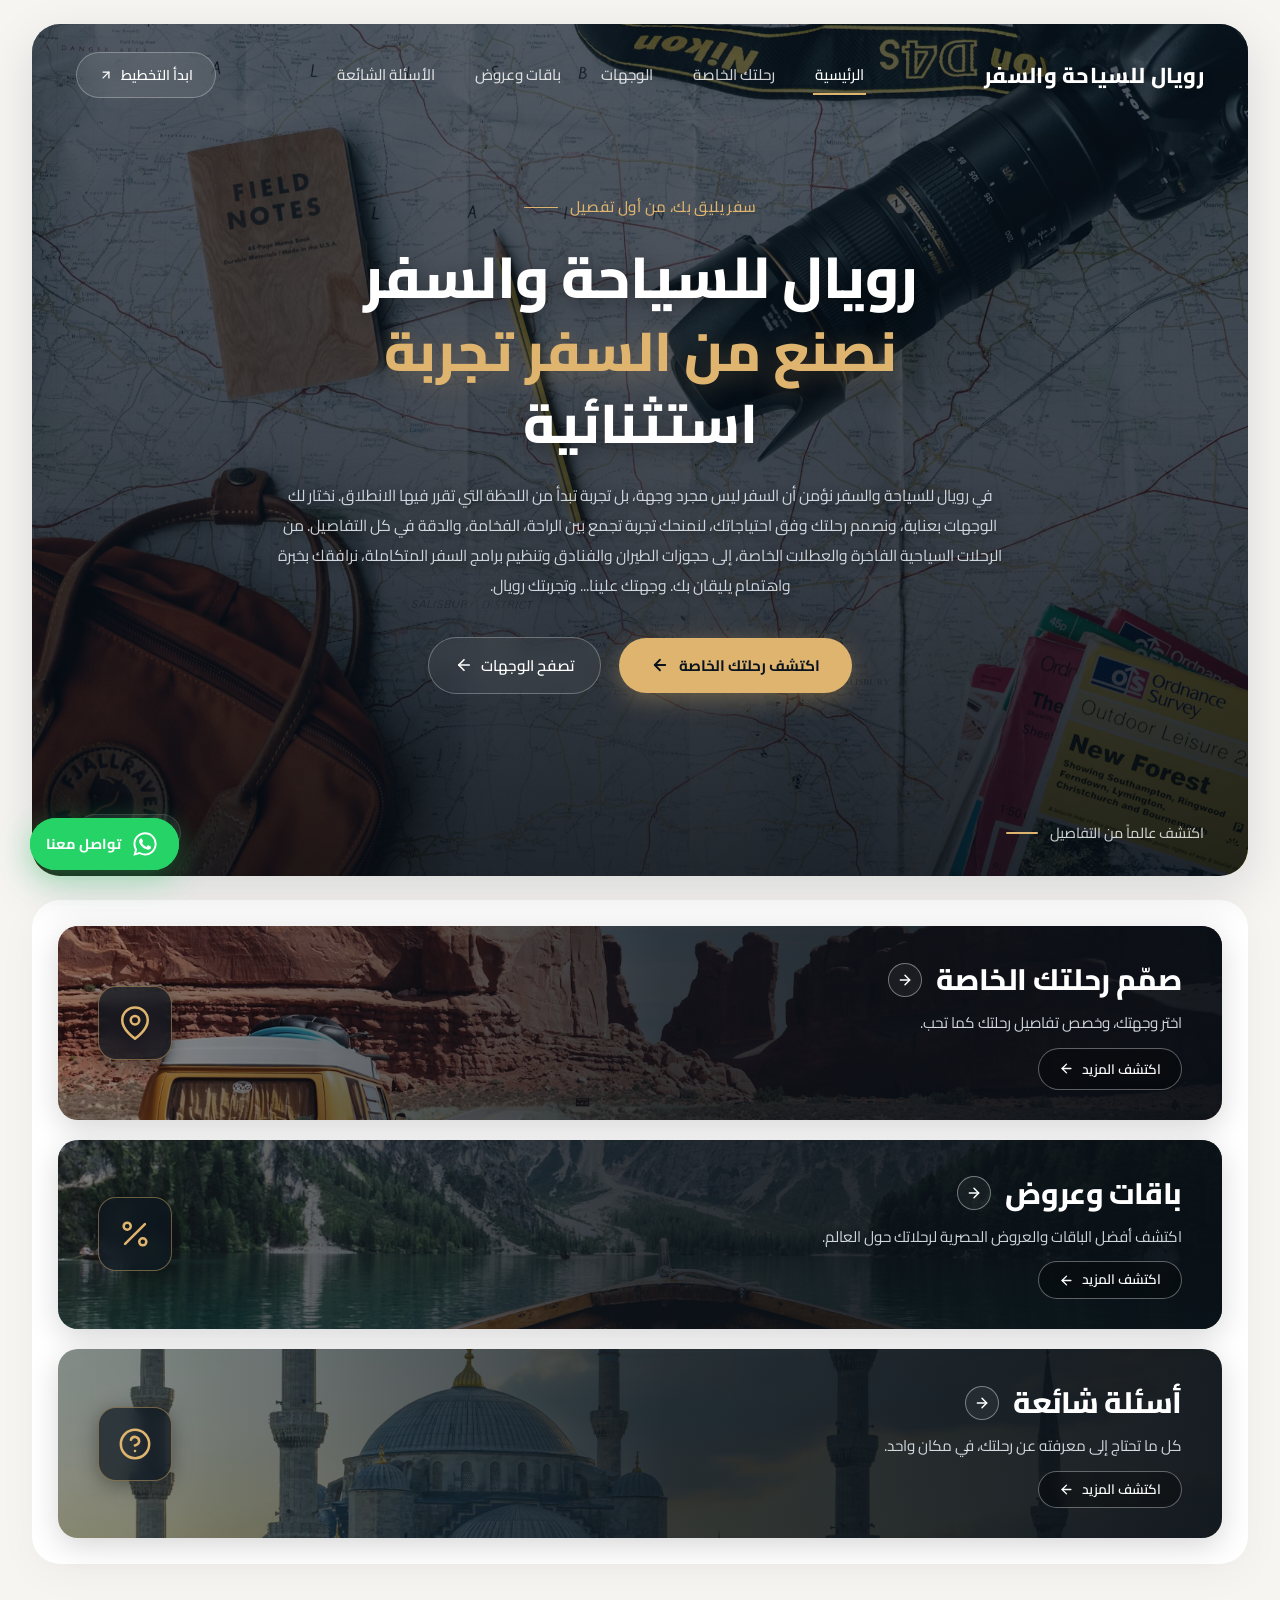
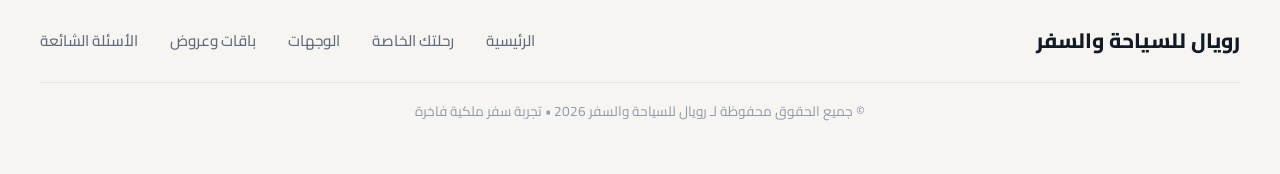
==== commit 7cdb4525: "add packages section" ====
--- a/index.html
+++ b/index.html
@@ -45,6 +45,7 @@
           <li class="nav-item"><a href="#home" class="nav-link active">الرئيسية</a></li>
           <li class="nav-item"><a href="#custom-trip" class="nav-link" id="navTripLink">رحلتك الخاصة</a></li>
           <li class="nav-item"><a href="#destinations" class="nav-link" id="navDestLink">الوجهات</a></li>
+          <li class="nav-item"><a href="packages.html" class="nav-link" id="navPackagesLink">باقات وعروض</a></li>
           <li class="nav-item"><a href="faq.html" class="nav-link" id="navFaqLink">الأسئلة الشائعة</a></li>
           <li class="nav-item nav-item-cta">
             <button type="button" class="btn-planning btn-planning-menu" id="openPlannerBtnMobile" aria-label="ابدأ التخطيط لرحلتك">
@@ -190,13 +191,13 @@
 
               <p class="card-desc">اكتشف أفضل الباقات والعروض الحصرية لرحلاتك حول العالم.</p>
 
-              <button type="button" class="card-action-btn" id="openOffersModalBtn">
+              <a href="packages.html" class="card-action-btn" id="openOffersModalBtn">
                 <span>اكتشف المزيد</span>
                 <svg width="15" height="15" viewBox="0 0 24 24" fill="none" stroke="currentColor" stroke-width="2.2" stroke-linecap="round" stroke-linejoin="round">
                   <line x1="19" y1="12" x2="5" y2="12"></line>
                   <polyline points="12 19 5 12 12 5"></polyline>
                 </svg>
-              </button>
+              </a>
             </div>
 
             <!-- Left side: Gold framed icon -->
@@ -264,6 +265,7 @@
             <li><a href="#home">الرئيسية</a></li>
             <li><a href="#custom-trip" class="footer-link-trip">رحلتك الخاصة</a></li>
             <li><a href="#destinations" class="footer-link-dest">الوجهات</a></li>
+            <li><a href="packages.html" class="footer-link-packages">باقات وعروض</a></li>
             <li><a href="faq.html" class="footer-link-faq">الأسئلة الشائعة</a></li>
           </ul>
         </div>
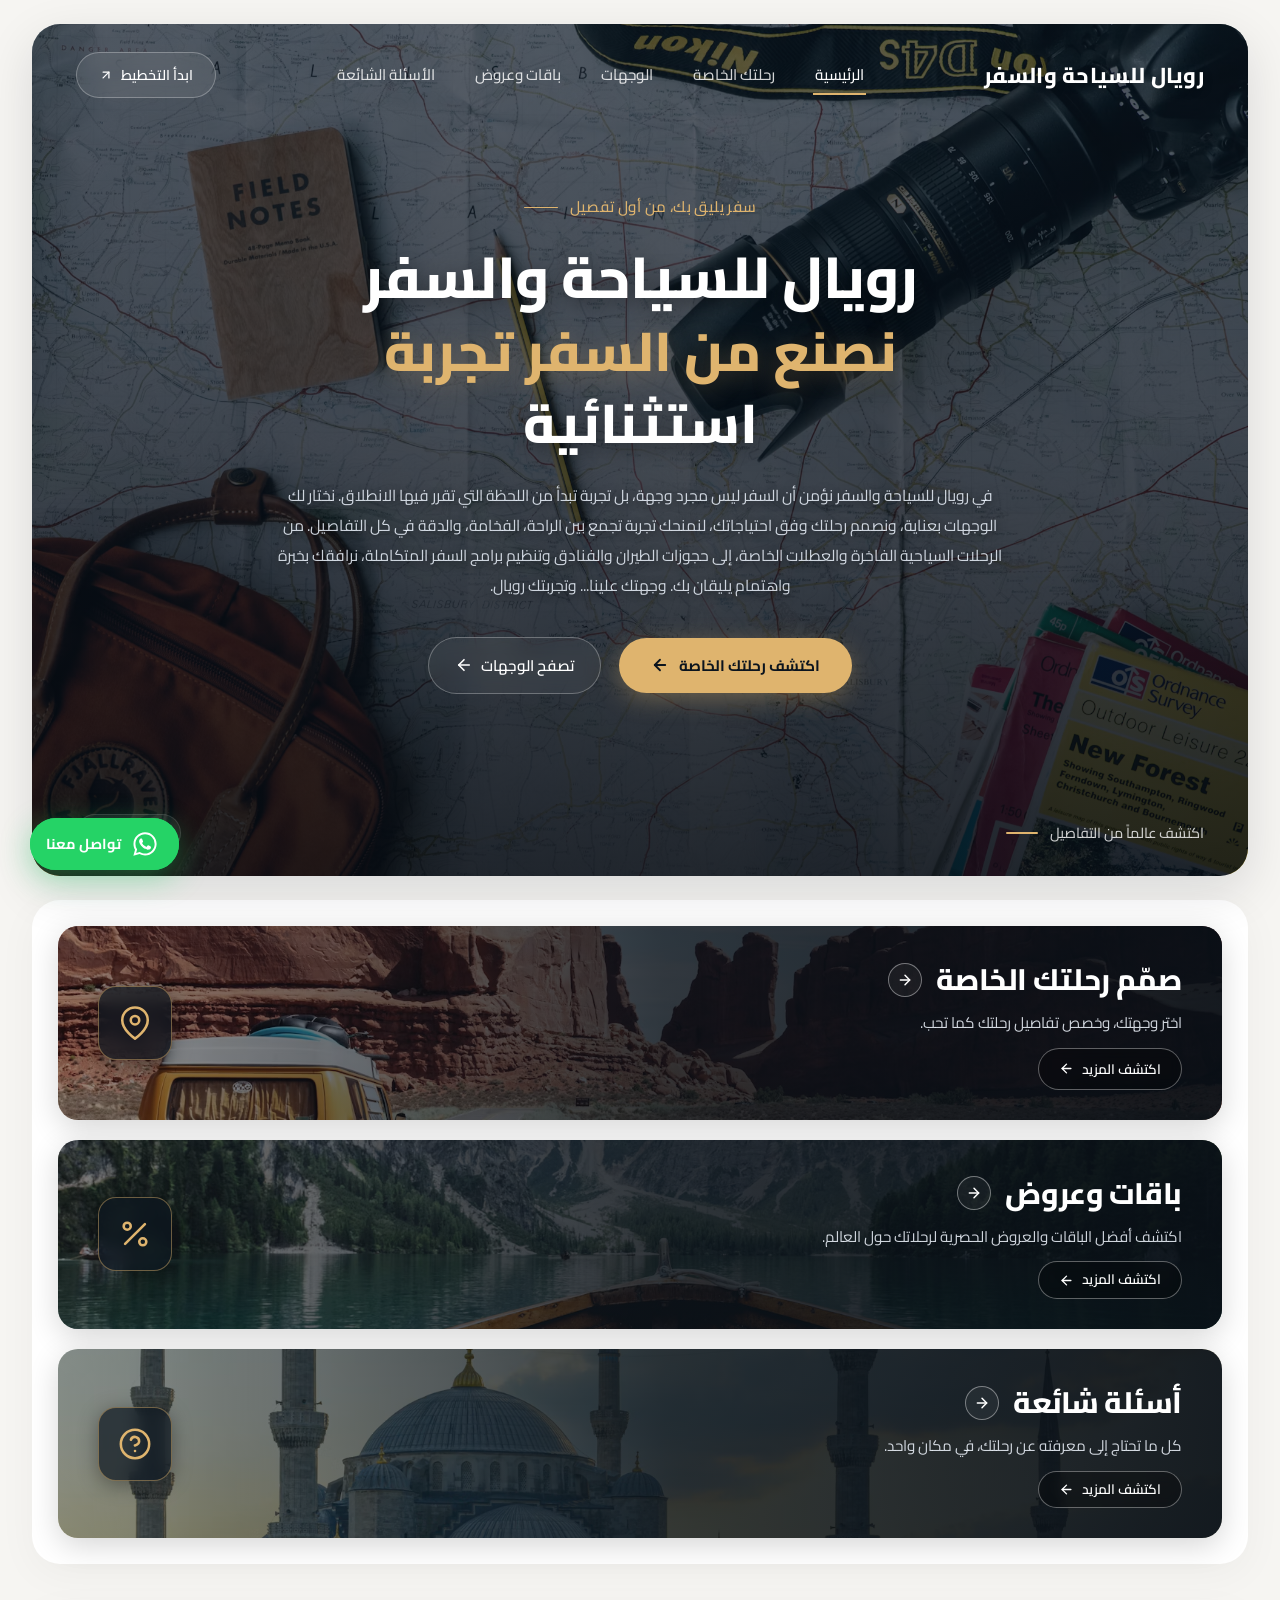
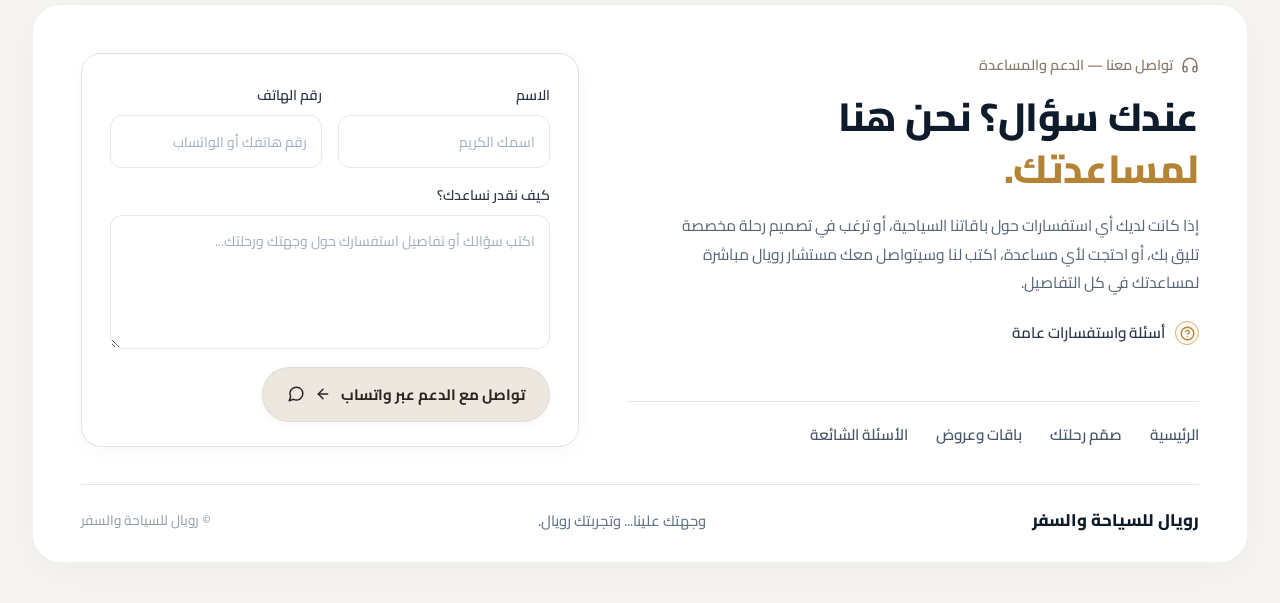
==== commit e17c6b3b: "add whats app form" ====
--- a/index.html
+++ b/index.html
@@ -254,24 +254,99 @@
       </div>
     </main>
 
-    <!-- FOOTER SECTION -->
-    <footer class="site-footer">
-      <div class="footer-inner">
-        <div class="footer-right">
-          <span class="footer-logo">رويال للسياحة والسفر</span>
-        </div>
-        <div class="footer-left">
-          <ul class="footer-links">
-            <li><a href="#home">الرئيسية</a></li>
-            <li><a href="#custom-trip" class="footer-link-trip">رحلتك الخاصة</a></li>
-            <li><a href="#destinations" class="footer-link-dest">الوجهات</a></li>
-            <li><a href="packages.html" class="footer-link-packages">باقات وعروض</a></li>
-            <li><a href="faq.html" class="footer-link-faq">الأسئلة الشائعة</a></li>
-          </ul>
-        </div>
-      </div>
-      <div class="footer-copyright">
-        <p>© جميع الحقوق محفوظة لـ رويال للسياحة والسفر 2026 • تجربة سفر ملكية فاخرة</p>
+    <!-- SUPPORT & CONTACT SECTION (الدعم والمساعدة) -->
+    <footer class="support-footer-section" id="contact">
+      <div class="support-footer-card">
+        <div class="support-main-layout">
+          
+          <!-- Right Side: Info & Brand Context (RTL right column) -->
+          <div class="support-info-col">
+            <div class="support-tag-badge">
+              <svg class="support-badge-icon" width="18" height="18" viewBox="0 0 24 24" fill="none" stroke="currentColor" stroke-width="2" stroke-linecap="round" stroke-linejoin="round">
+                <path d="M3 18v-6a9 9 0 0 1 18 0v6"></path>
+                <path d="M21 19a2 2 0 0 1-2 2h-1a2 2 0 0 1-2-2v-3a2 2 0 0 1 2-2h3zM3 19a2 2 0 0 0 2 2h1a2 2 0 0 0 2-2v-3a2 2 0 0 0-2-2H3z"></path>
+              </svg>
+              <span>تواصل معنا — الدعم والمساعدة</span>
+            </div>
+
+            <h2 class="support-main-heading">
+              عندك سؤال؟ نحن هنا<br>
+              <span class="heading-gold">لمساعدتك.</span>
+            </h2>
+
+            <p class="support-desc-text">
+              إذا كانت لديك أي استفسارات حول باقاتنا السياحية، أو ترغب في تصميم رحلة مخصصة تليق بك، أو احتجت لأي مساعدة، اكتب لنا وسيتواصل معك مستشار رويال مباشرة لمساعدتك في كل التفاصيل.
+            </p>
+
+            <div class="support-feature-list">
+              <div class="support-feature-item">
+                <div class="feature-icon-circle">
+                  <svg width="15" height="15" viewBox="0 0 24 24" fill="none" stroke="currentColor" stroke-width="2.2" stroke-linecap="round" stroke-linejoin="round">
+                    <circle cx="12" cy="12" r="10"></circle>
+                    <path d="M9.09 9a3 3 0 0 1 5.83 1c0 2-3 3-3 3"></path>
+                    <line x1="12" y1="17" x2="12.01" y2="17"></line>
+                  </svg>
+                </div>
+                <span class="feature-text">أسئلة واستفسارات عامة</span>
+              </div>
+            </div>
+
+            <div class="support-nav-divider"></div>
+
+            <nav class="support-nav-bar" aria-label="روابط سريعة">
+              <ul class="support-nav-list">
+                <li><a href="#home" class="support-nav-link">الرئيسية</a></li>
+                <li><a href="#custom-trip" class="support-nav-link">صمّم رحلتك</a></li>
+                <li><a href="packages.html" class="support-nav-link">باقات وعروض</a></li>
+                <li><a href="faq.html" class="support-nav-link">الأسئلة الشائعة</a></li>
+              </ul>
+            </nav>
+          </div>
+
+          <!-- Left Side: Interactive Contact Form (RTL left column) -->
+          <div class="support-form-col">
+            <div class="support-form-wrapper">
+              <form id="supportWhatsappForm" class="support-contact-form" novalidate>
+                <div class="form-row-two-cols">
+                  <div class="form-group">
+                    <label for="supportName" class="support-label">الاسم</label>
+                    <input type="text" id="supportName" name="name" class="support-input" placeholder="اسمك الكريم" required autocomplete="name">
+                  </div>
+                  <div class="form-group">
+                    <label for="supportPhone" class="support-label">رقم الهاتف</label>
+                    <input type="tel" id="supportPhone" name="phone" class="support-input" placeholder="رقم هاتفك أو الواتساب" dir="ltr" style="text-align: right;" autocomplete="tel">
+                  </div>
+                </div>
+
+                <div class="form-group">
+                  <label for="supportMessage" class="support-label">كيف نقدر نساعدك؟</label>
+                  <textarea id="supportMessage" name="message" class="support-textarea" rows="4" placeholder="اكتب سؤالك أو تفاصيل استفسارك حول وجهتك ورحلتك..." required></textarea>
+                </div>
+
+                <div class="form-action-row">
+                  <button type="submit" class="btn-support-whatsapp" id="btnSubmitSupport">
+                    <span>تواصل مع الدعم عبر واتساب</span>
+                    <svg class="btn-arrow-icon" width="16" height="16" viewBox="0 0 24 24" fill="none" stroke="currentColor" stroke-width="2.2" stroke-linecap="round" stroke-linejoin="round">
+                      <line x1="19" y1="12" x2="5" y2="12"></line>
+                      <polyline points="12 19 5 12 12 5"></polyline>
+                    </svg>
+                    <svg class="btn-chat-icon" width="18" height="18" viewBox="0 0 24 24" fill="none" stroke="currentColor" stroke-width="2" stroke-linecap="round" stroke-linejoin="round">
+                      <path d="M21 11.5a8.38 8.38 0 0 1-.9 3.8 8.5 8.5 0 0 1-7.6 4.7 8.38 8.38 0 0 1-3.8-.9L3 21l1.9-5.7a8.38 8.38 0 0 1-.9-3.8 8.5 8.5 0 0 1 4.7-7.6 8.38 8.38 0 0 1 3.8-.9h.5a8.48 8.48 0 0 1 8 8v.5z"></path>
+                    </svg>
+                  </button>
+                </div>
+              </form>
+            </div>
+          </div>
+
+        </div>
+
+        <!-- Bottom Footer Branding Bar -->
+        <div class="support-bottom-bar">
+          <div class="bottom-brand-name">رويال للسياحة والسفر</div>
+          <div class="bottom-brand-tagline">وجهتك علينا... وتجربتك رويال.</div>
+          <div class="bottom-copyright">© رويال للسياحة والسفر</div>
+        </div>
       </div>
     </footer>
 
--- a/style.css
+++ b/style.css
@@ -892,63 +892,309 @@
 }
 
 /* ==========================================================================
-   FOOTER SECTION
+   SUPPORT & CONTACT FOOTER SECTION (الدعم والمساعدة)
    ========================================================================== */
-.site-footer {
+.support-footer-section {
+  margin-top: 40px;
+  width: 100%;
+}
+
+.support-footer-card {
+  background: var(--bg-card-white);
+  border-radius: var(--radius-container);
+  border: 1px solid rgba(0, 0, 0, 0.06);
+  box-shadow: 0 10px 40px rgba(0, 0, 0, 0.04);
+  padding: 48px 48px 28px;
+  overflow: hidden;
+  transition: box-shadow var(--transition-smooth);
+}
+
+.support-main-layout {
+  display: grid;
+  grid-template-columns: 1.15fr 1fr;
+  gap: 48px;
+  align-items: start;
+}
+
+/* Right Column: Info & Headings (RTL first column) */
+.support-info-col {
+  display: flex;
+  flex-direction: column;
+}
+
+.support-tag-badge {
+  display: inline-flex;
+  align-items: center;
+  gap: 8px;
+  font-size: 0.9rem;
+  font-weight: 600;
+  color: #8c7a6b;
+  margin-bottom: 14px;
+}
+
+.support-badge-icon {
+  stroke: #8c7a6b;
+  flex-shrink: 0;
+}
+
+.support-main-heading {
+  font-size: clamp(1.9rem, 3.2vw, 2.45rem);
+  font-weight: 800;
+  color: #0d1b2a;
+  line-height: 1.35;
+  margin-bottom: 16px;
+  letter-spacing: -0.01em;
+}
+
+.heading-gold {
+  color: #b58334;
+  display: inline-block;
+}
+
+.support-desc-text {
+  font-size: 0.98rem;
+  line-height: 1.8;
+  color: #556477;
+  margin-bottom: 24px;
+  max-width: 540px;
+}
+
+.support-feature-list {
+  display: flex;
+  flex-direction: column;
+  gap: 12px;
+  margin-bottom: 28px;
+}
+
+.support-feature-item {
+  display: inline-flex;
+  align-items: center;
+  gap: 10px;
+}
+
+.feature-icon-circle {
+  width: 24px;
+  height: 24px;
+  min-width: 24px;
+  border-radius: 50%;
+  border: 1.5px solid #d4af6d;
+  background: rgba(223, 180, 110, 0.08);
+  color: #b58334;
+  display: flex;
+  align-items: center;
+  justify-content: center;
+}
+
+.feature-text {
+  font-size: 0.95rem;
+  font-weight: 600;
+  color: #2d3748;
+}
+
+.support-nav-divider {
+  width: 100%;
+  height: 1px;
+  background: #ebe5dc;
+  margin: 28px 0 20px;
+}
+
+.support-nav-bar {
+  width: 100%;
+}
+
+.support-nav-list {
+  display: flex;
+  align-items: center;
+  gap: 28px;
+  list-style: none;
+  flex-wrap: wrap;
+}
+
+.support-nav-link {
+  font-size: 0.95rem;
+  font-weight: 600;
+  color: #475569;
+  position: relative;
+  transition: color var(--transition-fast);
+}
+
+.support-nav-link:hover {
+  color: #b58334;
+}
+
+/* Left Column: Form Card */
+.support-form-col {
+  width: 100%;
+}
+
+.support-form-wrapper {
+  background: #ffffff;
+  border: 1px solid #e7e2d8;
+  border-radius: 20px;
+  padding: 30px 28px 24px;
+  box-shadow: 0 4px 20px rgba(0, 0, 0, 0.03);
+}
+
+.form-row-two-cols {
+  display: grid;
+  grid-template-columns: 1fr 1fr;
+  gap: 16px;
+  margin-bottom: 16px;
+}
+
+.form-group {
+  display: flex;
+  flex-direction: column;
+}
+
+.support-label {
+  font-size: 0.88rem;
+  font-weight: 600;
+  color: #2d3748;
+  margin-bottom: 8px;
+}
+
+.support-input,
+.support-textarea {
+  width: 100%;
+  background: #ffffff;
+  border: 1.5px solid #e2e8f0;
+  border-radius: 12px;
+  padding: 12px 14px;
+  font-family: var(--font-primary);
+  font-size: 0.92rem;
+  color: #0d1b2a;
+  transition: border-color var(--transition-fast), box-shadow var(--transition-fast);
+}
+
+.support-input::placeholder,
+.support-textarea::placeholder {
+  color: #a0aec0;
+  font-size: 0.88rem;
+}
+
+.support-input:focus,
+.support-textarea:focus {
+  outline: none;
+  border-color: var(--gold-primary);
+  box-shadow: 0 0 0 3px rgba(223, 180, 110, 0.22);
+}
+
+.support-textarea {
+  resize: vertical;
+  min-height: 115px;
+  margin-bottom: 18px;
+}
+
+.form-action-row {
+  display: flex;
+  align-items: center;
+  justify-content: flex-start;
+}
+
+.btn-support-whatsapp {
+  display: inline-flex;
+  align-items: center;
+  gap: 10px;
+  padding: 12px 24px;
+  border-radius: var(--radius-pill);
+  background: #ede8df;
+  color: #2b251f;
+  font-weight: 700;
+  font-size: 0.94rem;
+  border: 1px solid rgba(0, 0, 0, 0.05);
+  box-shadow: 0 2px 8px rgba(0, 0, 0, 0.04);
+  transition: all var(--transition-smooth);
+}
+
+.btn-support-whatsapp:hover {
+  background: var(--gold-primary);
+  color: #08111c;
+  transform: translateY(-2px);
+  box-shadow: 0 8px 22px rgba(223, 180, 110, 0.4);
+}
+
+.btn-arrow-icon {
+  stroke: currentColor;
+  transition: transform var(--transition-fast);
+}
+
+.btn-support-whatsapp:hover .btn-arrow-icon {
+  transform: translateX(-4px);
+}
+
+.btn-chat-icon {
+  stroke: currentColor;
+}
+
+/* Bottom Footer Branding Bar */
+.support-bottom-bar {
   margin-top: 36px;
-  padding: 24px 8px 12px;
-}
-
-.footer-inner {
+  padding-top: 22px;
+  border-top: 1px solid #ebe5dc;
   display: flex;
   align-items: center;
   justify-content: space-between;
   flex-wrap: wrap;
-  gap: 20px;
-  margin-bottom: 24px;
-}
-
-.footer-logo {
-  font-size: 1.3rem;
+  gap: 16px;
+}
+
+.bottom-brand-name {
+  font-size: 1.05rem;
   font-weight: 800;
-  color: var(--text-dark);
-}
-
-.footer-links {
-  display: flex;
-  align-items: center;
-  gap: 32px;
-  list-style: none;
-}
-
-.footer-links a {
-  font-size: 0.95rem;
+  color: #0d1b2a;
+}
+
+.bottom-brand-tagline {
+  font-size: 0.92rem;
   font-weight: 500;
-  color: var(--text-dark-muted);
-}
-
-.footer-links a:hover {
-  color: var(--gold-dark);
-}
-
-.footer-copyright {
-  text-align: center;
+  color: #64748b;
+}
+
+.bottom-copyright {
   font-size: 0.85rem;
   color: #8c9ba9;
-  border-top: 1px solid rgba(0, 0, 0, 0.06);
-  padding-top: 18px;
+}
+
+/* Responsive adjustments for support & contact section */
+@media (max-width: 992px) {
+  .support-main-layout {
+    grid-template-columns: 1fr;
+    gap: 36px;
+  }
+  .support-footer-card {
+    padding: 36px 28px 22px;
+  }
+  .support-desc-text {
+    max-width: 100%;
+  }
 }
 
 @media (max-width: 650px) {
-  .footer-inner {
+  .support-footer-card {
+    padding: 28px 18px 20px;
+    border-radius: 20px;
+  }
+  .form-row-two-cols {
+    grid-template-columns: 1fr;
+    gap: 12px;
+  }
+  .support-form-wrapper {
+    padding: 22px 16px;
+    border-radius: 16px;
+  }
+  .btn-support-whatsapp {
+    width: 100%;
+    justify-content: center;
+  }
+  .support-nav-list {
+    justify-content: center;
+    gap: 16px;
+  }
+  .support-bottom-bar {
     flex-direction: column;
-    align-items: center;
-    gap: 16px;
-  }
-  .footer-links {
-    gap: 18px;
-    flex-wrap: wrap;
-    justify-content: center;
+    text-align: center;
+    gap: 10px;
   }
 }
 
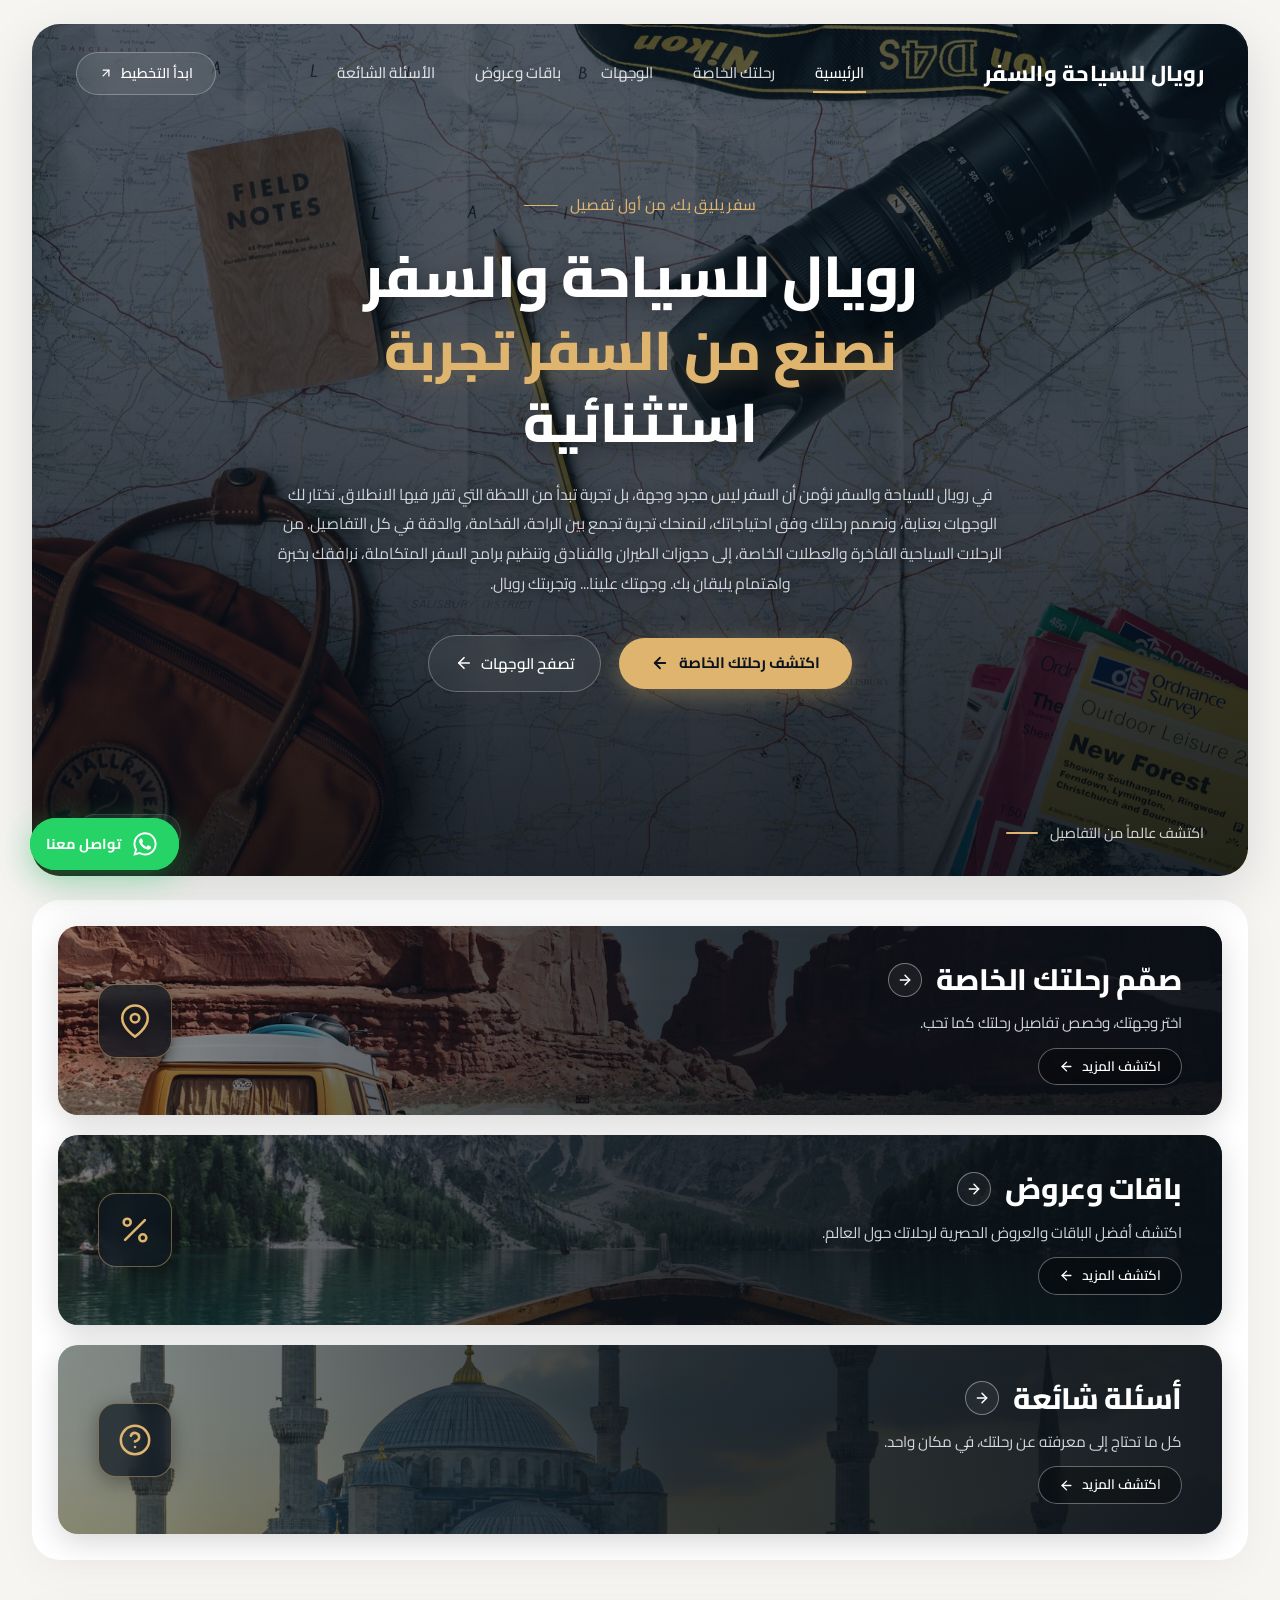
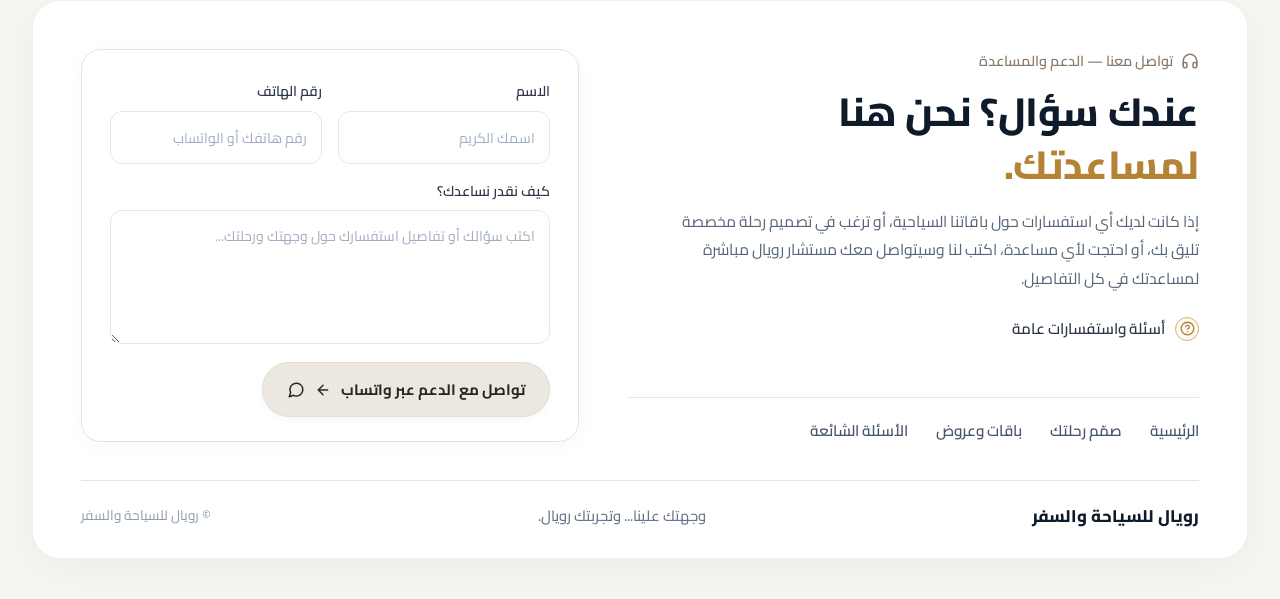
==== commit 17253ae4: "Custom-trip section" ====
--- a/index.html
+++ b/index.html
@@ -8,7 +8,7 @@
   <link rel="preconnect" href="https://fonts.googleapis.com">
   <link rel="preconnect" href="https://fonts.gstatic.com" crossorigin>
   <link href="https://fonts.googleapis.com/css2?family=Cairo:wght@300;400;500;600;700;800;900&family=Tajawal:wght@300;400;500;700;800&display=swap" rel="stylesheet">
-  <link rel="stylesheet" href="style.css">
+  <link rel="stylesheet" href="style.css?v=1.3">
 </head>
 <body>
 
@@ -43,29 +43,29 @@
 
         <ul class="nav-menu" id="navMenu">
           <li class="nav-item"><a href="#home" class="nav-link active">الرئيسية</a></li>
-          <li class="nav-item"><a href="#custom-trip" class="nav-link" id="navTripLink">رحلتك الخاصة</a></li>
+          <li class="nav-item"><a href="custom-trip.html" class="nav-link" id="navTripLink">رحلتك الخاصة</a></li>
           <li class="nav-item"><a href="#destinations" class="nav-link" id="navDestLink">الوجهات</a></li>
           <li class="nav-item"><a href="packages.html" class="nav-link" id="navPackagesLink">باقات وعروض</a></li>
           <li class="nav-item"><a href="faq.html" class="nav-link" id="navFaqLink">الأسئلة الشائعة</a></li>
           <li class="nav-item nav-item-cta">
-            <button type="button" class="btn-planning btn-planning-menu" id="openPlannerBtnMobile" aria-label="ابدأ التخطيط لرحلتك">
+            <a href="custom-trip.html" class="btn-planning btn-planning-menu" id="openPlannerBtnMobile" aria-label="ابدأ التخطيط لرحلتك">
               <span>ابدأ التخطيط</span>
               <svg class="planning-arrow" width="14" height="14" viewBox="0 0 24 24" fill="none" stroke="currentColor" stroke-width="2.2" stroke-linecap="round" stroke-linejoin="round">
                 <line x1="7" y1="17" x2="17" y2="7"></line>
                 <polyline points="7 7 17 7 17 17"></polyline>
               </svg>
-            </button>
+            </a>
           </li>
         </ul>
 
         <div class="nav-left">
-          <button type="button" class="btn-planning" id="openPlannerBtn" aria-label="ابدأ التخطيط لرحلتك">
+          <a href="custom-trip.html" class="btn-planning" id="openPlannerBtn" aria-label="ابدأ التخطيط لرحلتك">
             <span>ابدأ التخطيط</span>
             <svg class="planning-arrow" width="14" height="14" viewBox="0 0 24 24" fill="none" stroke="currentColor" stroke-width="2.2" stroke-linecap="round" stroke-linejoin="round">
               <line x1="7" y1="17" x2="17" y2="7"></line>
               <polyline points="7 7 17 7 17 17"></polyline>
             </svg>
-          </button>
+          </a>
           <!-- Mobile Hamburger Button -->
           <button type="button" class="mobile-toggle" id="mobileToggle" aria-label="فتح القائمة">
             <span class="bar"></span>
@@ -95,13 +95,13 @@
         </p>
 
         <div class="hero-actions">
-          <button type="button" class="btn-hero-primary" id="heroPrimaryBtn">
+          <a href="custom-trip.html" class="btn-hero-primary" id="heroPrimaryBtn">
             <span>اكتشف رحلتك الخاصة</span>
             <svg width="18" height="18" viewBox="0 0 24 24" fill="none" stroke="currentColor" stroke-width="2.4" stroke-linecap="round" stroke-linejoin="round">
               <line x1="19" y1="12" x2="5" y2="12"></line>
               <polyline points="12 19 5 12 12 5"></polyline>
             </svg>
-          </button>
+          </a>
 
           <button type="button" class="btn-hero-outline" id="heroSecondaryBtn">
             <span>تصفح الوجهات</span>
@@ -152,13 +152,13 @@
 
               <p class="card-desc">اختر وجهتك، وخصص تفاصيل رحلتك كما تحب.</p>
 
-              <button type="button" class="card-action-btn" id="openTripModalBtn">
+              <a href="custom-trip.html" class="card-action-btn" id="openTripModalBtn">
                 <span>اكتشف المزيد</span>
                 <svg width="15" height="15" viewBox="0 0 24 24" fill="none" stroke="currentColor" stroke-width="2.2" stroke-linecap="round" stroke-linejoin="round">
                   <line x1="19" y1="12" x2="5" y2="12"></line>
                   <polyline points="12 19 5 12 12 5"></polyline>
                 </svg>
-              </button>
+              </a>
             </div>
 
             <!-- Left side: Gold framed icon -->
@@ -355,7 +355,7 @@
 
 
   <!-- FLOATING CONCIERGE WHATSAPP BUTTON -->
-  <a href="https://wa.me/?text=%D9%85%D8%B1%D8%AD%D8%A8%D8%A7%D9%8B%D8%8C%20%D8%A3%D8%B1%D8%BA%D8%A8%20%D9%81%D9%8A%20%D8%A7%D9%84%D8%A7%D8%B3%D8%AA%D9%81%D8%B3%D8%A7%D8%B1%20%D8%B9%D9%86%20%D8%AE%D8%AF%D9%85%D8%A7%D8%AA%20%D8%B1%D9%88%D9%8A%D8%A7%D9%84%20%D9%84%D9%84%D8%B3%D9%8A%D8%A7%D8%AD%D8%A9%20%D9%88%D8%A7%D9%84%D8%B3%D9%81%D8%B1" 
+  <a href="https://wa.me/972502400674?text=%D9%85%D8%B1%D8%AD%D8%A8%D8%A7%D9%8B%D8%8C%20%D8%A3%D8%B1%D8%BA%D8%A8%20%D9%81%D9%8A%20%D8%A7%D9%84%D8%A7%D8%B3%D8%AA%D9%81%D8%B3%D8%A7%D8%B1%20%D8%B9%D9%86%20%D8%AE%D8%AF%D9%85%D8%A7%D8%AA%20%D8%B1%D9%88%D9%8A%D8%A7%D9%84%20%D9%84%D9%84%D8%B3%D9%8A%D8%A7%D8%AD%D8%A9%20%D9%88%D8%A7%D9%84%D8%B3%D9%81%D8%B1" 
      class="floating-whatsapp" 
      target="_blank" 
      rel="noopener noreferrer" 
@@ -369,6 +369,6 @@
 
 
 
-  <script src="script.js"></script>
+  <script src="script.js?v=1.3"></script>
 </body>
 </html>
